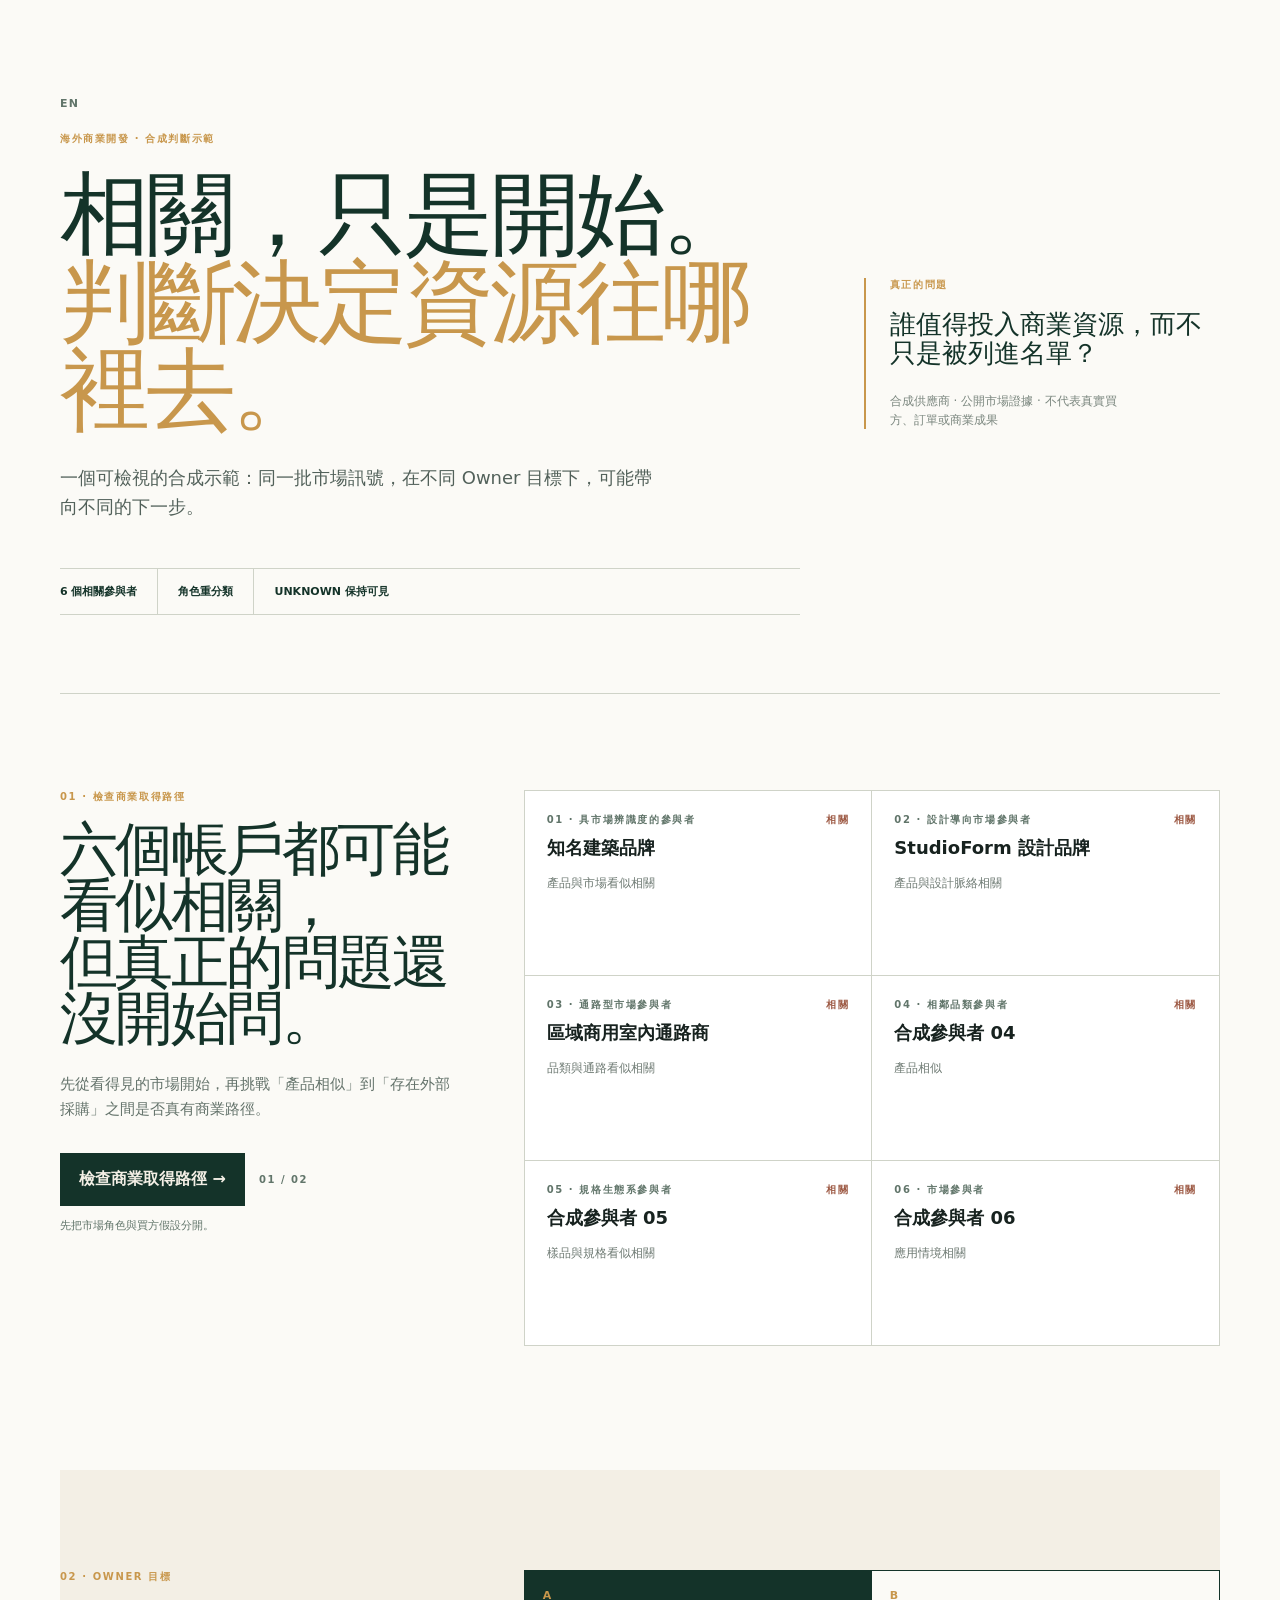
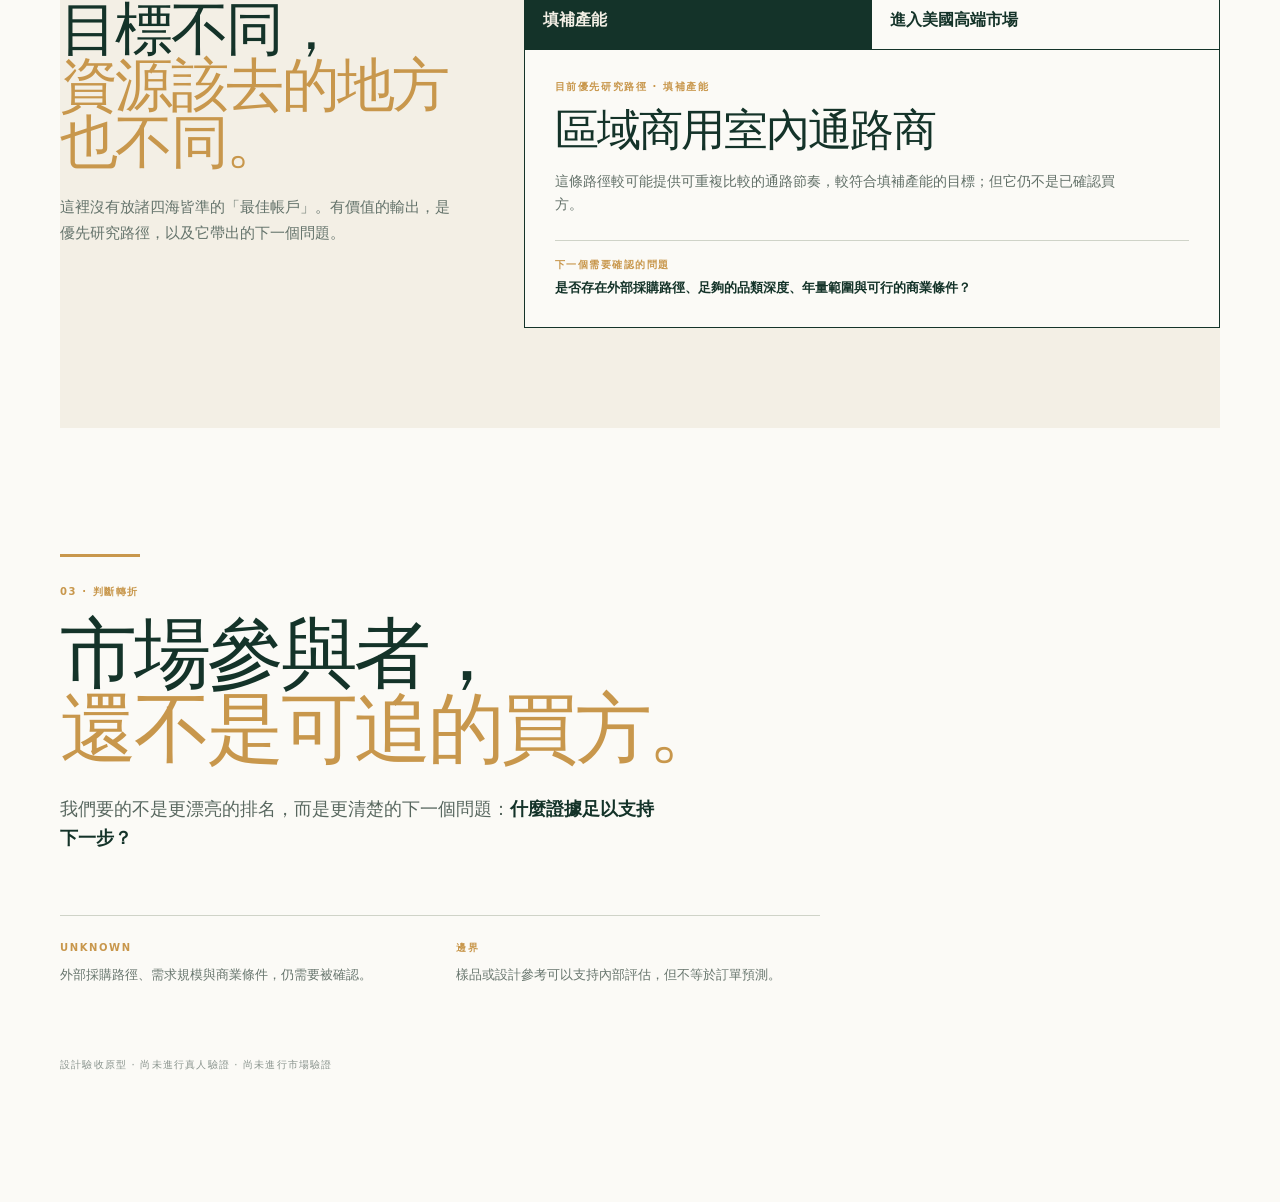
==== index-zh.html @ 03d0aeea "feat: publish GBD judgment reveal prototype" ====
<!doctype html>
<html lang="zh-Hant">
  <head>
    <meta charset="UTF-8" />
    <meta name="viewport" content="width=device-width, initial-scale=1" />
    <meta name="description" content="海外商業開發中，商業判斷如何把市場相關性收斂為下一步的合成示範。" />
    <title>海外商業開發判斷揭露 · Paul's Tradecraft</title>
    <link rel="stylesheet" href="./styles.css" />
  </head>
  <body>
    <main>
      <section class="hero shell">
        <div class="hero-copy">
          <a class="language-link" href="./index.html" lang="en">EN</a>
          <p class="eyebrow">海外商業開發 · 合成判斷示範</p>
          <h1>相關，只是開始。<br /><em>判斷決定資源往哪裡去。</em></h1>
          <p class="lede">一個可檢視的合成示範：同一批市場訊號，在不同 Owner 目標下，可能帶向不同的下一步。</p>
          <div class="proof-strip" aria-label="原型邊界">
            <span>6 個相關參與者</span><span>角色重分類</span><span>UNKNOWN 保持可見</span>
          </div>
        </div>
        <div class="hero-note">
          <p class="note-label">真正的問題</p>
          <p>誰值得投入商業資源，而不只是被列進名單？</p>
          <p class="note-small">合成供應商 · 公開市場證據 · 不代表真實買方、訂單或商業成果</p>
        </div>
      </section>

      <section class="reveal-section shell" aria-labelledby="reveal-title">
        <div class="section-intro">
          <p class="eyebrow">01 · 檢查商業取得路徑</p>
          <h2 id="reveal-title">六個帳戶都可能看似相關，<br /><span>但真正的問題還沒開始問。</span></h2>
          <p>先從看得見的市場開始，再挑戰「產品相似」到「存在外部採購」之間是否真有商業路徑。</p>
          <div class="action-row">
            <button class="primary-action" id="revealButton" type="button">檢查商業取得路徑 <span aria-hidden="true">→</span></button>
            <span class="stage-count" id="stageCount">01 / 02</span>
          </div>
          <p class="action-hint" id="actionHint">先把市場角色與買方假設分開。</p>
        </div>
        <div class="participant-grid" id="participantGrid" aria-live="polite"></div>
      </section>

      <section class="objective-section shell" aria-labelledby="objective-title">
        <div class="objective-heading">
          <p class="eyebrow">02 · OWNER 目標</p>
          <h2 id="objective-title">目標不同，<br /><em>資源該去的地方也不同。</em></h2>
          <p>這裡沒有放諸四海皆準的「最佳帳戶」。有價值的輸出，是優先研究路徑，以及它帶出的下一個問題。</p>
        </div>
        <div class="objective-panel">
          <div class="objective-tabs" role="group" aria-label="Owner 目標">
            <button class="objective-tab is-active" data-objective="capacity" type="button" aria-pressed="true"><span>A</span> 填補產能</button>
            <button class="objective-tab" data-objective="premium" type="button" aria-pressed="false"><span>B</span> 進入美國高端市場</button>
          </div>
          <div class="priority-result" id="priorityResult"></div>
        </div>
      </section>

      <section class="closing-section shell" aria-labelledby="closing-title">
        <div class="closing-rule"></div>
        <p class="eyebrow">03 · 判斷轉折</p>
        <h2 id="closing-title">市場參與者，<br /><em>還不是可追的買方。</em></h2>
        <p class="closing-copy">我們要的不是更漂亮的排名，而是更清楚的下一個問題：<strong>什麼證據足以支持下一步？</strong></p>
        <div class="boundary-grid">
          <div><span>UNKNOWN</span><p>外部採購路徑、需求規模與商業條件，仍需要被確認。</p></div>
          <div><span>邊界</span><p>樣品或設計參考可以支持內部評估，但不等於訂單預測。</p></div>
        </div>
        <p class="disclosure">設計驗收原型 · 尚未進行真人驗證 · 尚未進行市場驗證</p>
      </section>
    </main>
    <script src="./app.js" defer></script>
  </body>
</html>
---- styles.css ----
:root { --pine:#143329; --ink:#17221f; --bone:#f3efe5; --paper:#fbfaf6; --line:#cfd3c8; --gold:#c8974c; --rust:#9e5b46; --moss:#61756a; }
* { box-sizing:border-box; }
html { scroll-behavior:smooth; }
body { margin:0; background:var(--paper); color:var(--ink); font-family: Inter, ui-sans-serif, system-ui, -apple-system, "Segoe UI", sans-serif; }
button { font:inherit; }
.shell { width:min(1160px, calc(100% - 40px)); margin:0 auto; }
.hero { min-height:620px; display:grid; grid-template-columns:minmax(0,1.35fr) minmax(260px,.65fr); align-items:end; gap:64px; padding:92px 0 78px; }
.hero-copy { max-width:760px; }
.language-link { display:inline-block; margin-bottom:22px; color:var(--moss); font-size:11px; font-weight:800; letter-spacing:.12em; text-decoration:none; }
.language-link:hover, .language-link:focus-visible { color:var(--gold); }
.eyebrow, .note-label, .participant-role, .state, .boundary-grid span { margin:0; font-size:10px; font-weight:800; letter-spacing:.16em; text-transform:uppercase; }
.eyebrow { color:var(--gold); }
h1,h2 { margin:0; font-family: Georgia, "Times New Roman", serif; font-weight:400; letter-spacing:-.045em; line-height:.98; }
h1 { margin-top:25px; max-width:850px; font-size:clamp(3rem, 7vw, 6.7rem); color:var(--pine); }
h1 em,h2 em { color:var(--gold); font-style:normal; }
.lede { max-width:600px; margin:30px 0 0; font-size:18px; line-height:1.6; color:#52615a; }
.proof-strip { display:flex; flex-wrap:wrap; gap:0; margin-top:46px; border-top:1px solid var(--line); border-bottom:1px solid var(--line); }
.proof-strip span { padding:15px 20px 15px 0; margin-right:20px; border-right:1px solid var(--line); font-size:11px; font-weight:700; color:var(--pine); }
.proof-strip span:last-child { border:0; }
.hero-note { align-self:center; border-left:2px solid var(--gold); padding-left:24px; }
.note-label { color:var(--gold); }
.hero-note > p:nth-child(2) { margin:18px 0 24px; font:400 26px/1.13 Georgia, serif; color:var(--pine); }
.note-small { max-width:235px; margin:0; color:#7a867e; font-size:12px; line-height:1.55; }
.reveal-section { padding:96px 0 124px; border-top:1px solid var(--line); display:grid; grid-template-columns:.72fr 1.28fr; gap:72px; }
h2 { font-size:clamp(2.5rem, 4.5vw, 4.6rem); color:var(--pine); }
.section-intro h2, .objective-heading h2 { margin-top:18px; }
.section-intro > p:not(.eyebrow):not(.action-hint), .objective-heading > p:not(.eyebrow) { margin:24px 0 0; color:#64736b; font-size:15px; line-height:1.7; }
.action-row { display:flex; align-items:center; gap:14px; margin-top:30px; }
.primary-action { padding:15px 18px; border:1px solid var(--pine); background:var(--pine); color:var(--bone); cursor:pointer; text-align:left; font-weight:750; transition:background .2s, color .2s; }
.primary-action:hover, .primary-action:focus-visible { background:var(--gold); border-color:var(--gold); color:var(--pine); }
.stage-count { color:var(--moss); font-size:10px; font-weight:800; letter-spacing:.15em; }
.action-hint { margin-top:12px; color:var(--moss); font-size:11px; line-height:1.5; }
.participant-grid { display:grid; grid-template-columns:repeat(2, 1fr); gap:0; border-top:1px solid var(--line); border-left:1px solid var(--line); align-self:start; }
.participant { min-height:185px; padding:22px; border-right:1px solid var(--line); border-bottom:1px solid var(--line); background:#fff; transition:background .35s, color .35s, transform .35s; }
.participant.is-reclassified { background:var(--pine); color:var(--bone); }
.participant.is-hold { background:#f3eae2; color:var(--ink); }
.participant-top { display:flex; justify-content:space-between; gap:12px; align-items:start; }
.participant h3 { margin:10px 0 0; font-size:18px; line-height:1.2; }
.participant-role { color:var(--moss); }
.is-reclassified .participant-role { color:#e8be77; }
.participant p { margin:15px 0 0; font-size:12px; line-height:1.55; color:#6e7a73; }
.is-reclassified p { color:#d4ded8; }
.state { color:var(--rust); }
.participant .reveal-detail { opacity:0; max-height:0; overflow:hidden; transform:translateY(5px); transition:opacity .35s, max-height .35s, transform .35s; }
.participant.is-reclassified .reveal-detail, .participant.is-hold .reveal-detail { opacity:1; max-height:80px; transform:none; }
.objective-section { padding:100px 0; background:var(--bone); display:grid; grid-template-columns:.72fr 1.28fr; gap:72px; }
.objective-panel { border:1px solid var(--pine); background:var(--paper); }
.objective-tabs { display:grid; grid-template-columns:1fr 1fr; border-bottom:1px solid var(--pine); }
.objective-tab { min-height:78px; padding:14px 18px; border:0; border-right:1px solid var(--pine); background:transparent; color:var(--pine); cursor:pointer; text-align:left; font-weight:750; }
.objective-tab:last-child { border-right:0; }
.objective-tab span { display:block; margin-bottom:8px; color:var(--gold); font-size:11px; letter-spacing:.12em; }
.objective-tab.is-active { background:var(--pine); color:var(--bone); }
.priority-result { min-height:265px; padding:30px; }
.result-label { color:var(--gold); font-size:10px; font-weight:800; letter-spacing:.16em; text-transform:uppercase; }
.priority-result h3 { margin:15px 0 0; color:var(--pine); font:400 clamp(2rem,3.4vw,3.5rem)/.98 Georgia, serif; letter-spacing:-.04em; }
.priority-result p { max-width:560px; margin:18px 0 0; color:#627068; font-size:14px; line-height:1.65; }
.next-question { margin-top:24px; padding-top:17px; border-top:1px solid var(--line); color:var(--pine); font-size:13px; font-weight:700; }
.next-question span { display:block; margin-bottom:7px; color:var(--gold); font-size:10px; letter-spacing:.15em; text-transform:uppercase; }
.closing-section { padding:126px 0 130px; }
.closing-rule { width:80px; height:3px; margin-bottom:28px; background:var(--gold); }
.closing-section h2 { max-width:700px; margin-top:18px; font-size:clamp(3rem, 6vw, 6rem); }
.closing-copy { max-width:600px; margin:28px 0 0; color:#58675f; font-size:18px; line-height:1.6; }
.closing-copy strong { color:var(--pine); }
.boundary-grid { display:grid; grid-template-columns:1fr 1fr; gap:32px; max-width:760px; margin-top:62px; padding-top:20px; border-top:1px solid var(--line); }
.boundary-grid span { color:var(--gold); }
.boundary-grid p { margin:10px 0 0; color:#68766e; font-size:13px; line-height:1.6; }
.disclosure { margin:72px 0 0; color:#8a948e; font-size:10px; letter-spacing:.12em; text-transform:uppercase; }
@media (max-width: 760px) { .shell { width:min(100% - 28px, 600px); } .hero { min-height:auto; display:block; padding:64px 0 72px; } h1 { font-size:clamp(3rem, 15vw, 5rem); } .lede { font-size:16px; } .proof-strip { display:block; margin-top:34px; } .proof-strip span { display:block; padding:12px 0; margin:0; border-right:0; border-bottom:1px solid var(--line); } .hero-note { margin-top:54px; } .reveal-section, .objective-section { display:block; padding:70px 0 76px; } .reveal-section .section-intro, .objective-heading { margin-bottom:42px; } .participant-grid { grid-template-columns:1fr; } .participant { min-height:156px; } .action-row { align-items:stretch; flex-direction:column; gap:10px; } .stage-count { line-height:1.5; } .objective-tabs { grid-template-columns:1fr; } .objective-tab { border-right:0; border-bottom:1px solid var(--pine); } .objective-tab:last-child { border-bottom:0; } .priority-result { min-height:290px; padding:24px; } .boundary-grid { grid-template-columns:1fr; gap:20px; margin-top:46px; } .closing-section { padding:80px 0 90px; } .disclosure { margin-top:54px; line-height:1.6; } }
@media (prefers-reduced-motion: reduce) { *, *::before, *::after { scroll-behavior:auto !important; transition-duration:.01ms !important; animation-duration:.01ms !important; } }
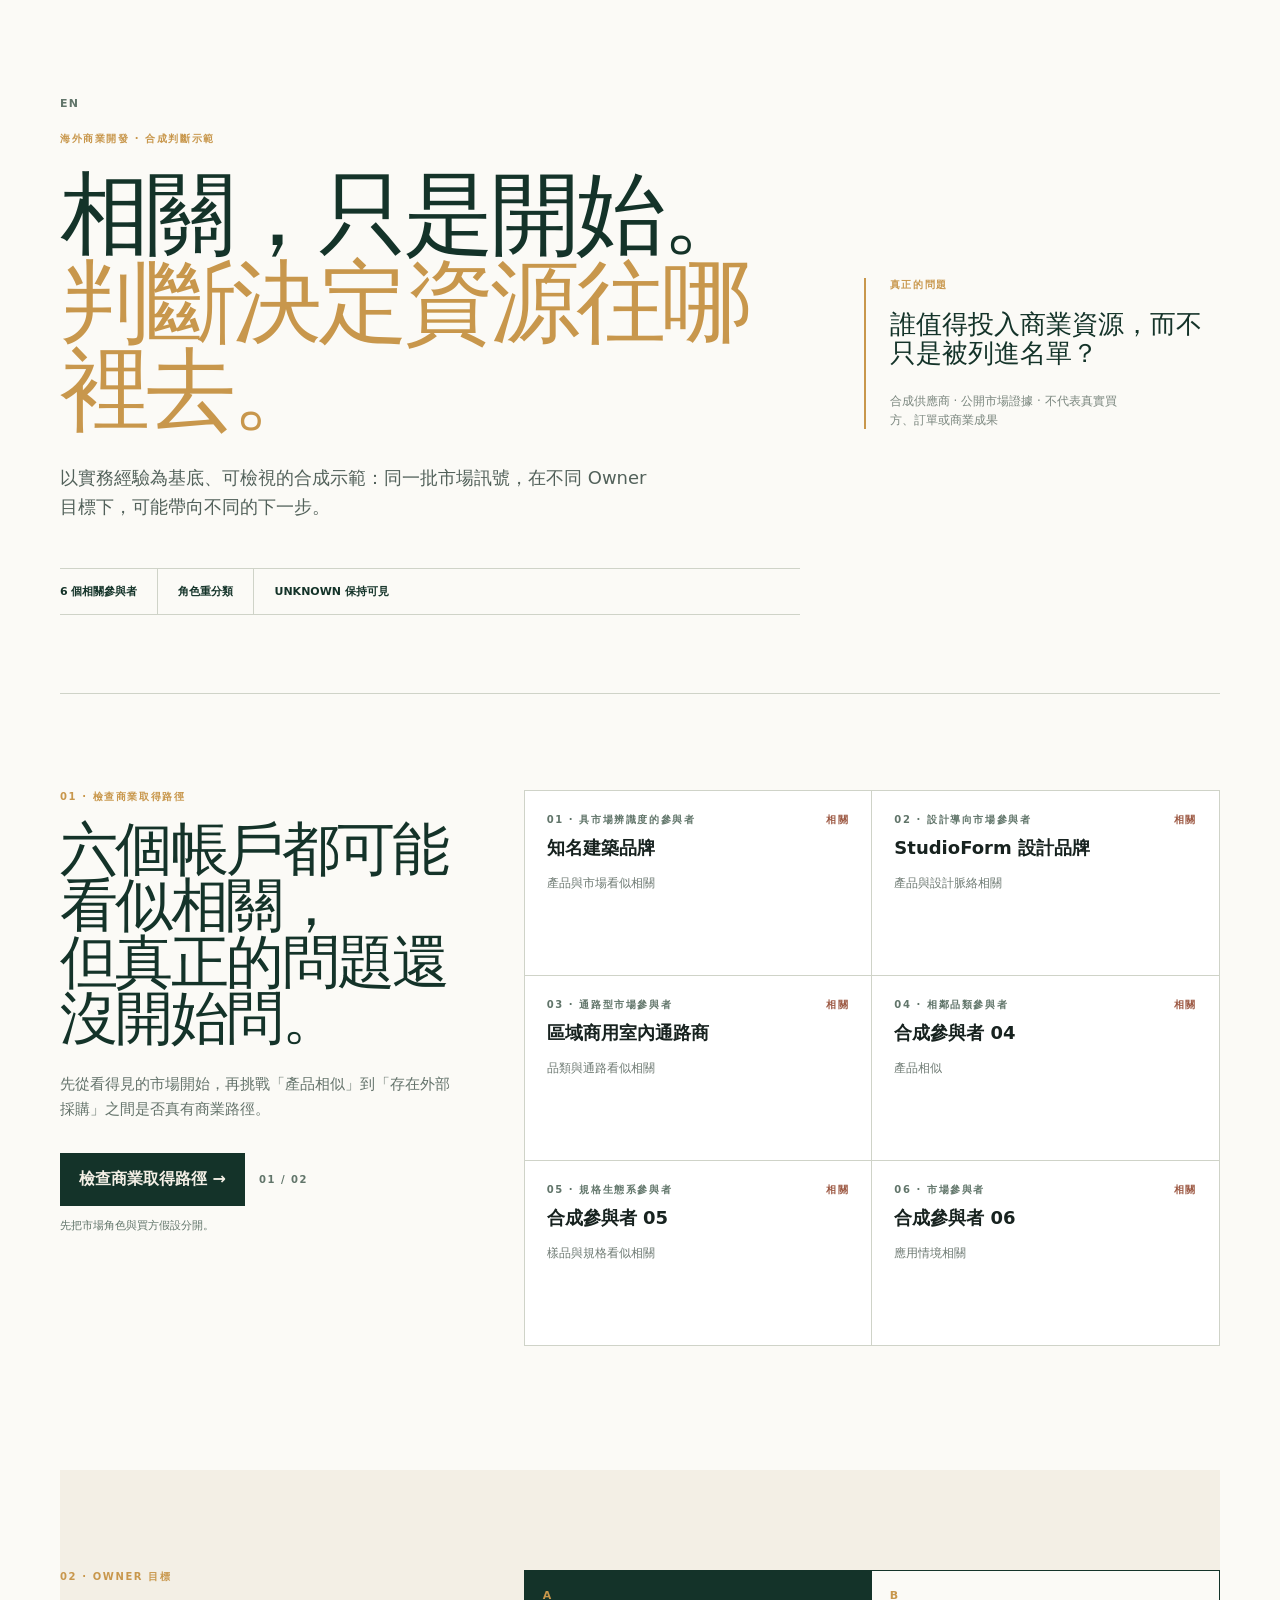
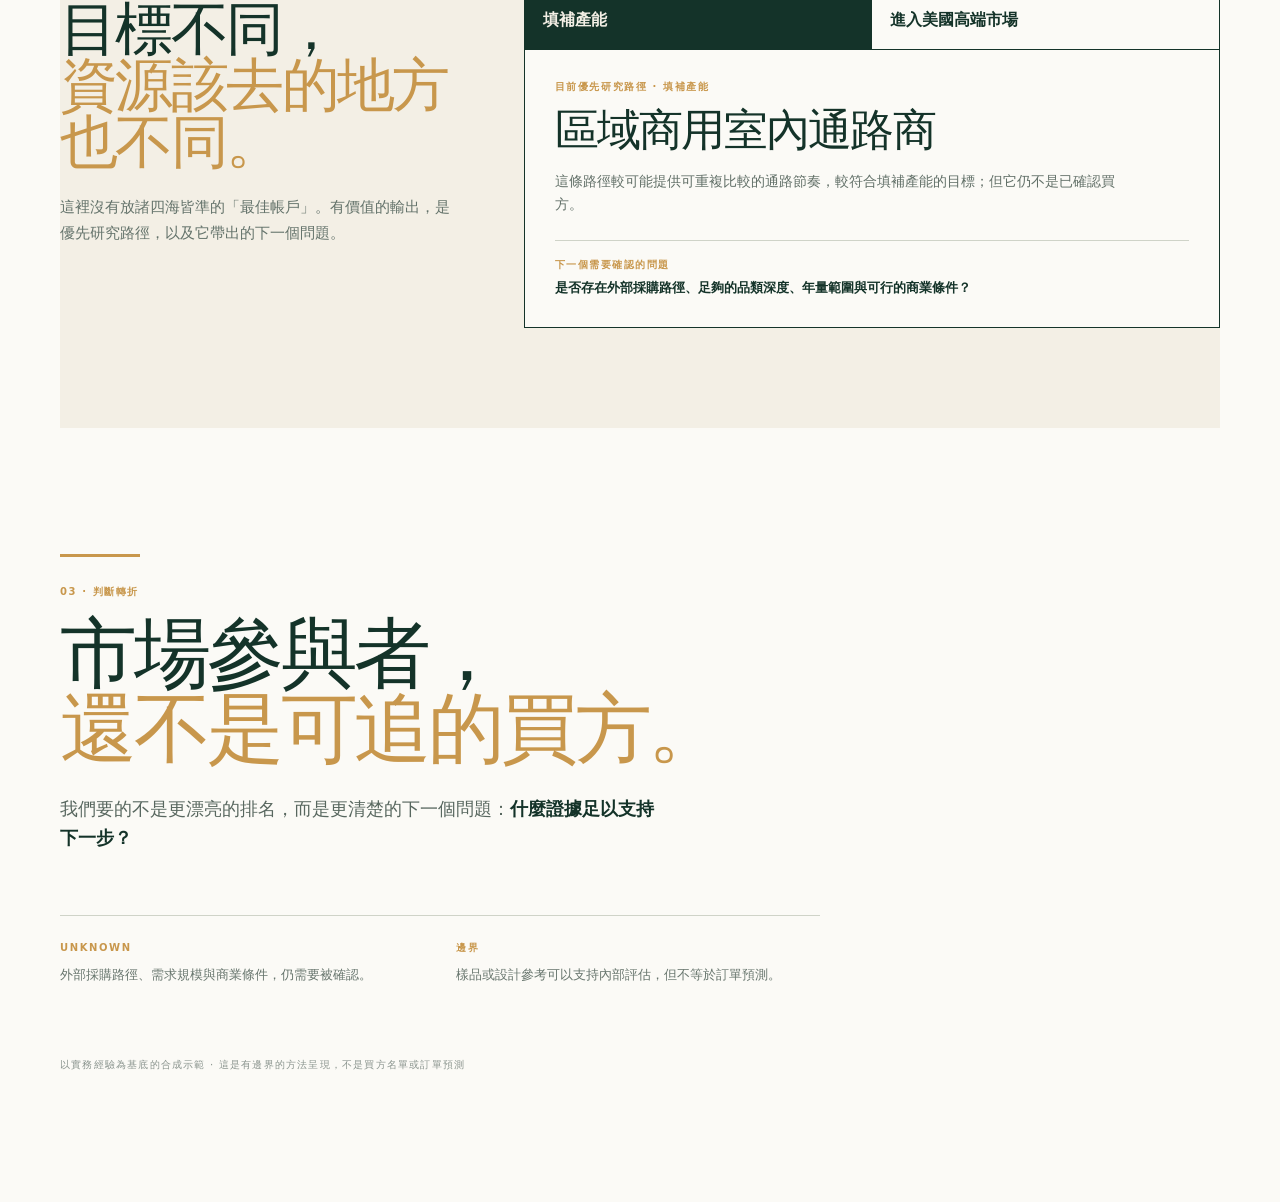
==== commit f78eecc9: "docs: reframe prototype evidence context" ====
--- a/index-zh.html
+++ b/index-zh.html
@@ -14,7 +14,7 @@
           <a class="language-link" href="./index.html" lang="en">EN</a>
           <p class="eyebrow">海外商業開發 · 合成判斷示範</p>
           <h1>相關，只是開始。<br /><em>判斷決定資源往哪裡去。</em></h1>
-          <p class="lede">一個可檢視的合成示範：同一批市場訊號，在不同 Owner 目標下，可能帶向不同的下一步。</p>
+          <p class="lede">以實務經驗為基底、可檢視的合成示範：同一批市場訊號，在不同 Owner 目標下，可能帶向不同的下一步。</p>
           <div class="proof-strip" aria-label="原型邊界">
             <span>6 個相關參與者</span><span>角色重分類</span><span>UNKNOWN 保持可見</span>
           </div>
@@ -64,7 +64,7 @@
           <div><span>UNKNOWN</span><p>外部採購路徑、需求規模與商業條件，仍需要被確認。</p></div>
           <div><span>邊界</span><p>樣品或設計參考可以支持內部評估，但不等於訂單預測。</p></div>
         </div>
-        <p class="disclosure">設計驗收原型 · 尚未進行真人驗證 · 尚未進行市場驗證</p>
+        <p class="disclosure">以實務經驗為基底的合成示範 · 這是有邊界的方法呈現，不是買方名單或訂單預測</p>
       </section>
     </main>
     <script src="./app.js" defer></script>
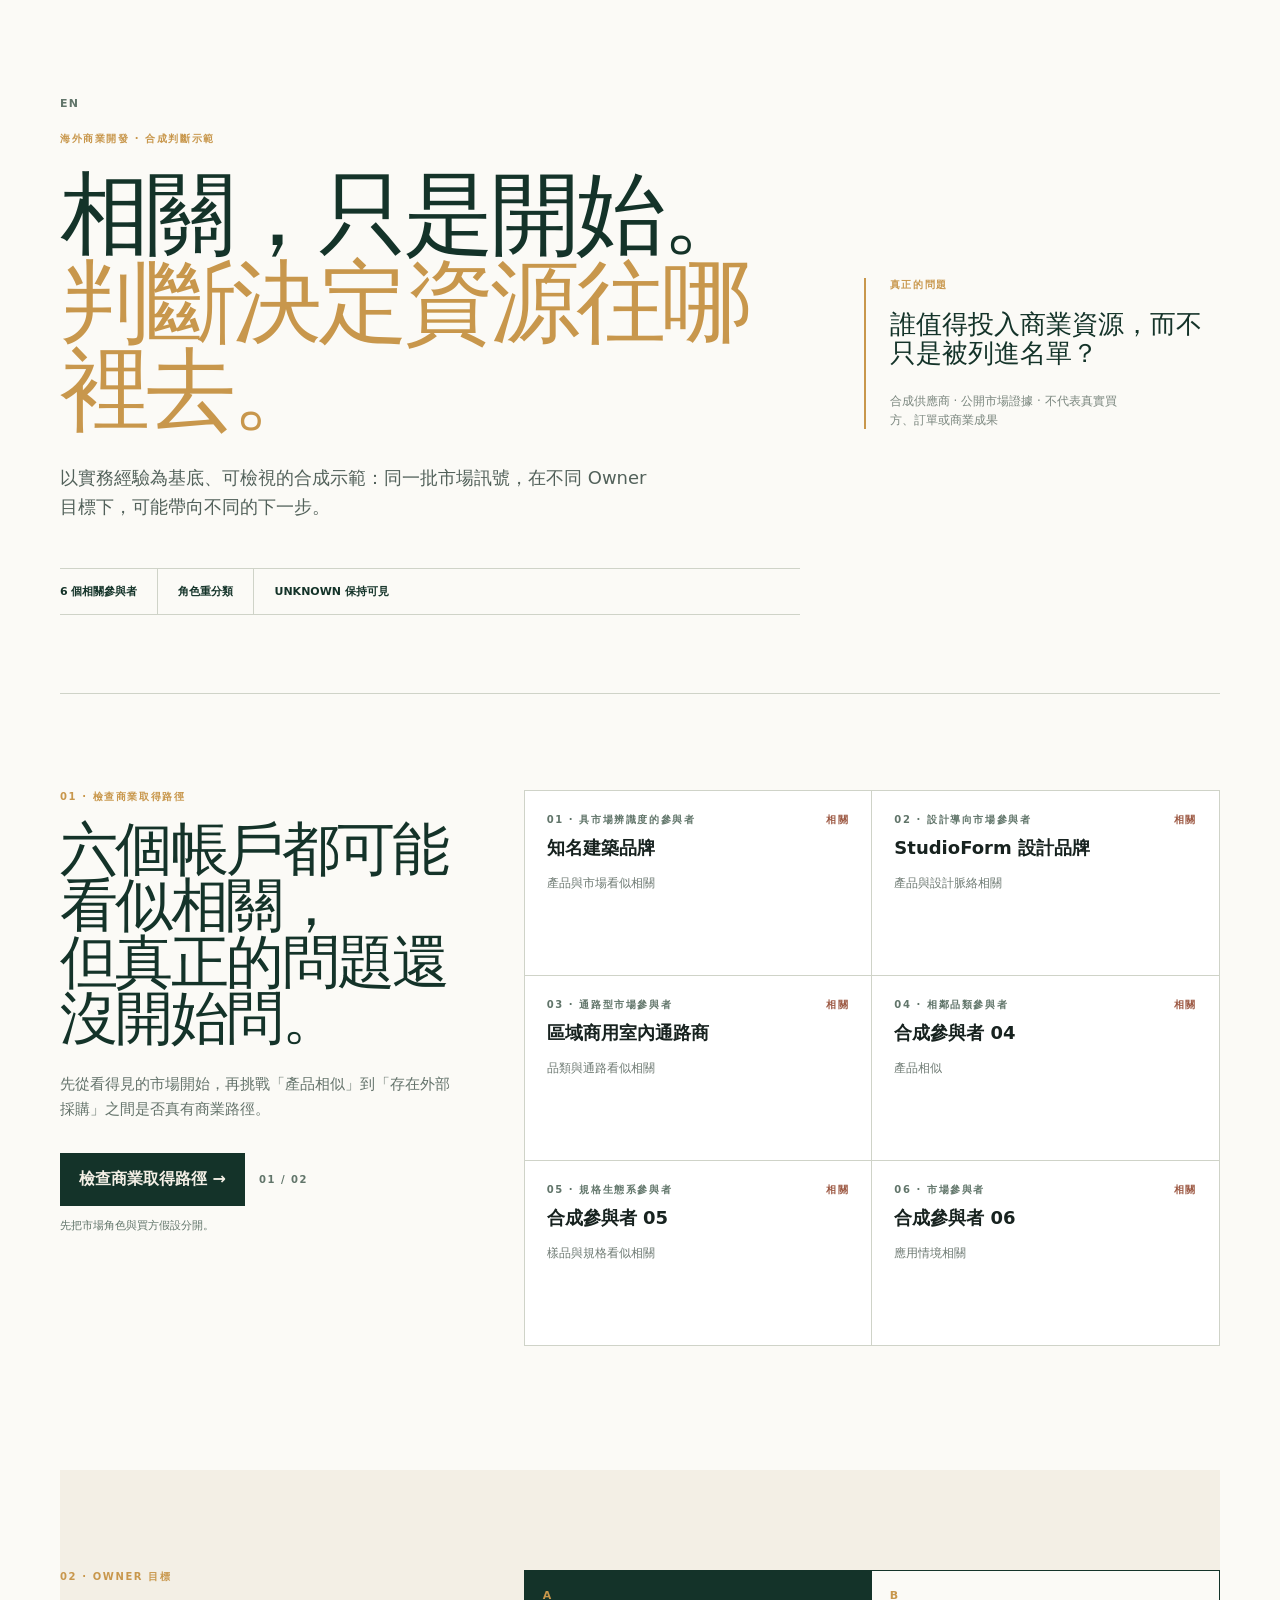
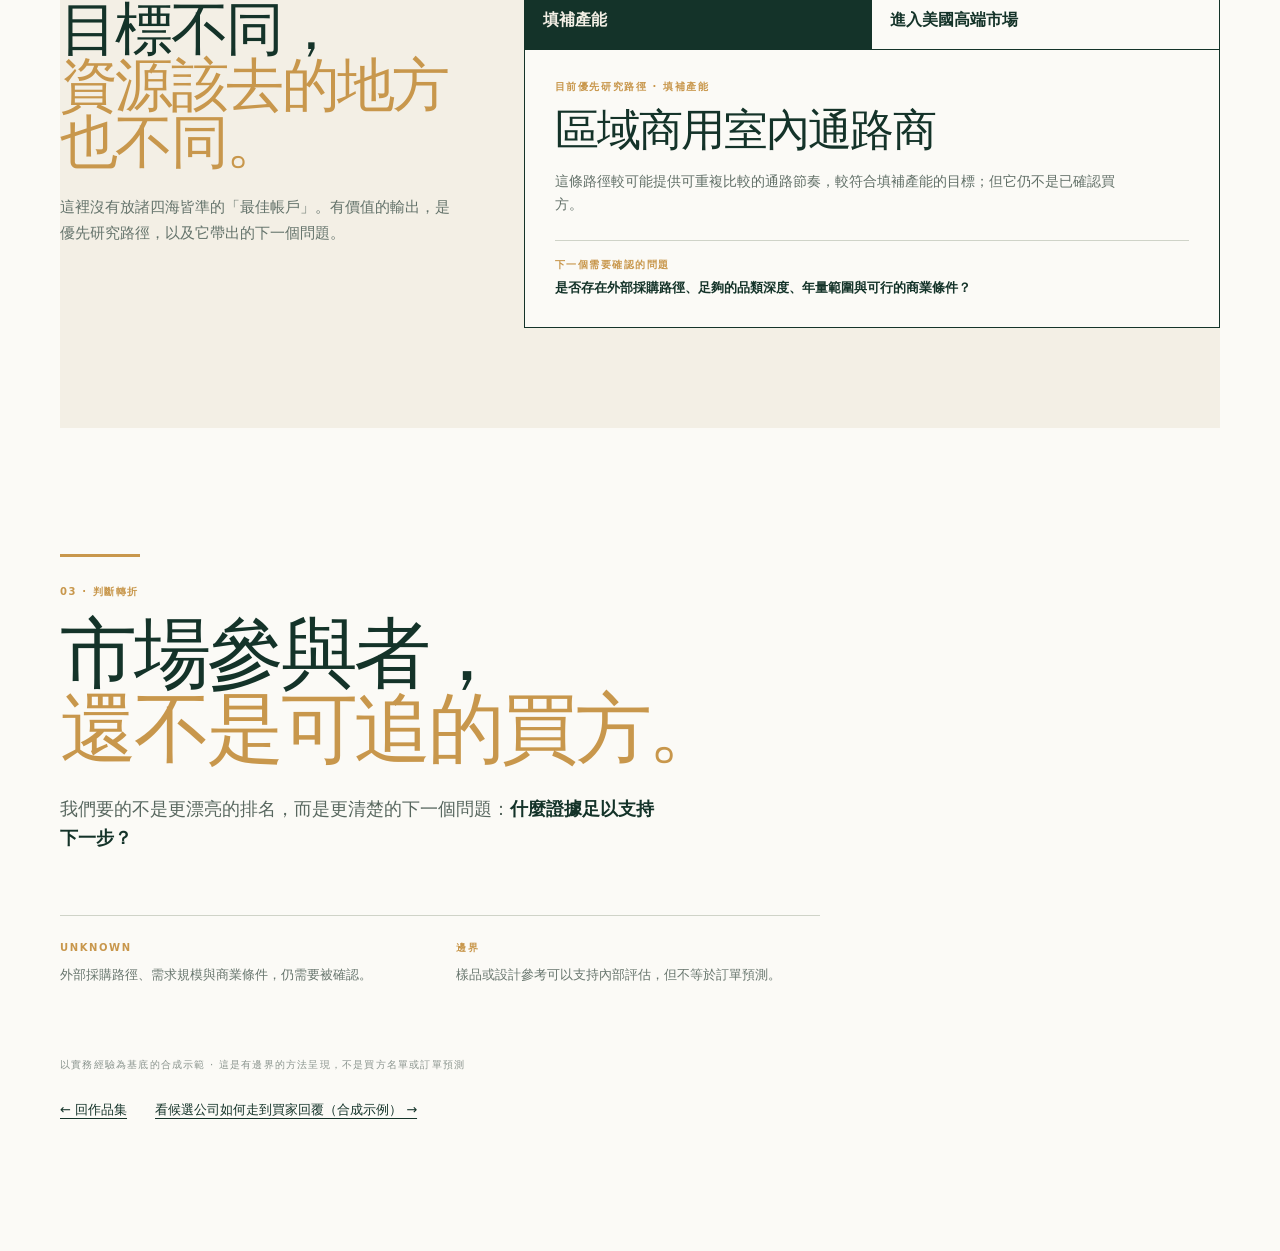
==== commit ab052f2d: "fix: connect GBD demo to buyer reply walkthrough" ====
--- a/index-zh.html
+++ b/index-zh.html
@@ -65,6 +65,10 @@
           <div><span>邊界</span><p>樣品或設計參考可以支持內部評估，但不等於訂單預測。</p></div>
         </div>
         <p class="disclosure">以實務經驗為基底的合成示範 · 這是有邊界的方法呈現，不是買方名單或訂單預測</p>
+        <nav class="journey-links" aria-label="繼續探索">
+          <a href="https://paulstradecraft.com/?lang=zh#global-business-development">← 回作品集</a>
+          <a href="https://paulstradecraft.com/prototype/ai-native-commercial-conversion/?lang=zh">看候選公司如何走到買家回覆（合成示例） →</a>
+        </nav>
       </section>
     </main>
     <script src="./app.js" defer></script>
--- a/styles.css
+++ b/styles.css
@@ -65,5 +65,9 @@
 .boundary-grid span { color:var(--gold); }
 .boundary-grid p { margin:10px 0 0; color:#68766e; font-size:13px; line-height:1.6; }
 .disclosure { margin:72px 0 0; color:#8a948e; font-size:10px; letter-spacing:.12em; text-transform:uppercase; }
+.journey-links { display:flex; flex-wrap:wrap; gap:16px 28px; margin-top:28px; font-size:13px; line-height:1.6; }
+.journey-links a { max-width:100%; color:var(--pine); text-underline-offset:4px; overflow-wrap:anywhere; }
+.journey-links a:hover { text-decoration-thickness:2px; }
+.journey-links a:focus-visible { outline:2px solid var(--pine); outline-offset:5px; }
 @media (max-width: 760px) { .shell { width:min(100% - 28px, 600px); } .hero { min-height:auto; display:block; padding:64px 0 72px; } h1 { font-size:clamp(3rem, 15vw, 5rem); } .lede { font-size:16px; } .proof-strip { display:block; margin-top:34px; } .proof-strip span { display:block; padding:12px 0; margin:0; border-right:0; border-bottom:1px solid var(--line); } .hero-note { margin-top:54px; } .reveal-section, .objective-section { display:block; padding:70px 0 76px; } .reveal-section .section-intro, .objective-heading { margin-bottom:42px; } .participant-grid { grid-template-columns:1fr; } .participant { min-height:156px; } .action-row { align-items:stretch; flex-direction:column; gap:10px; } .stage-count { line-height:1.5; } .objective-tabs { grid-template-columns:1fr; } .objective-tab { border-right:0; border-bottom:1px solid var(--pine); } .objective-tab:last-child { border-bottom:0; } .priority-result { min-height:290px; padding:24px; } .boundary-grid { grid-template-columns:1fr; gap:20px; margin-top:46px; } .closing-section { padding:80px 0 90px; } .disclosure { margin-top:54px; line-height:1.6; } }
 @media (prefers-reduced-motion: reduce) { *, *::before, *::after { scroll-behavior:auto !important; transition-duration:.01ms !important; animation-duration:.01ms !important; } }
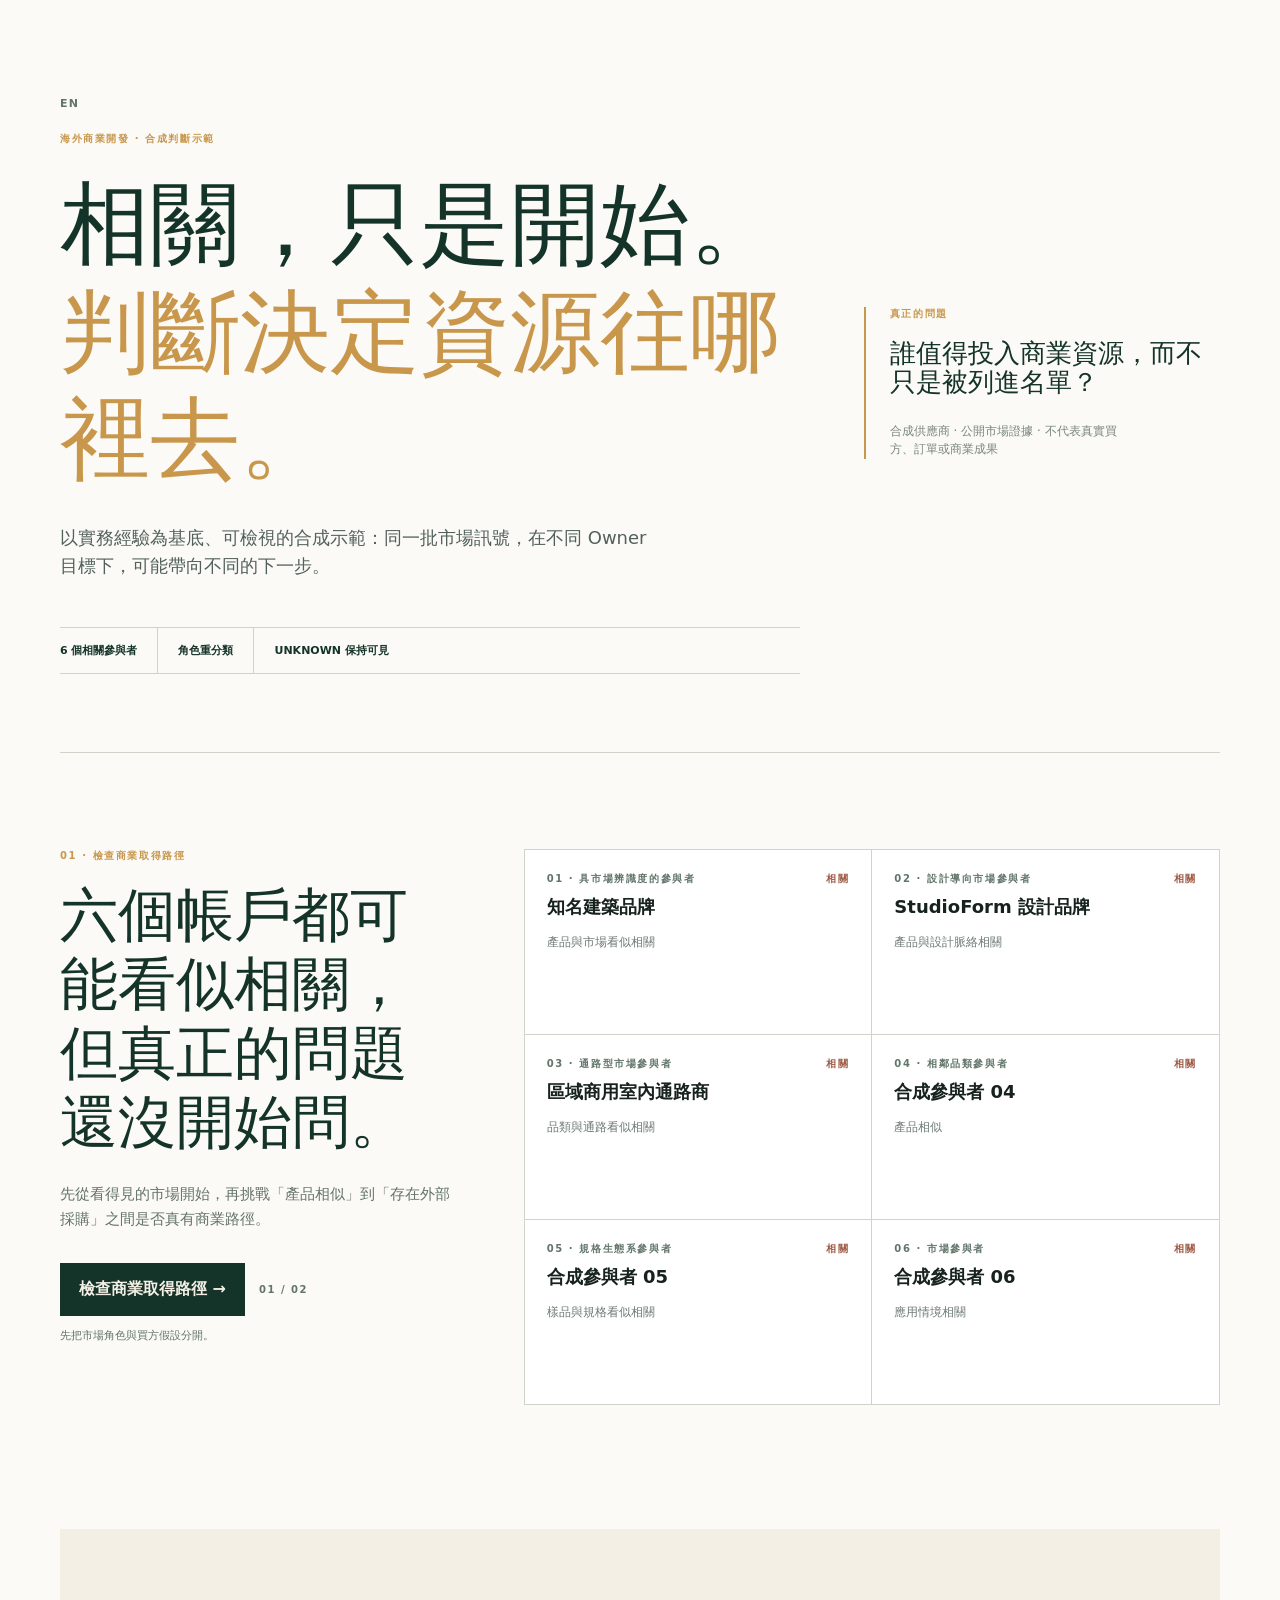
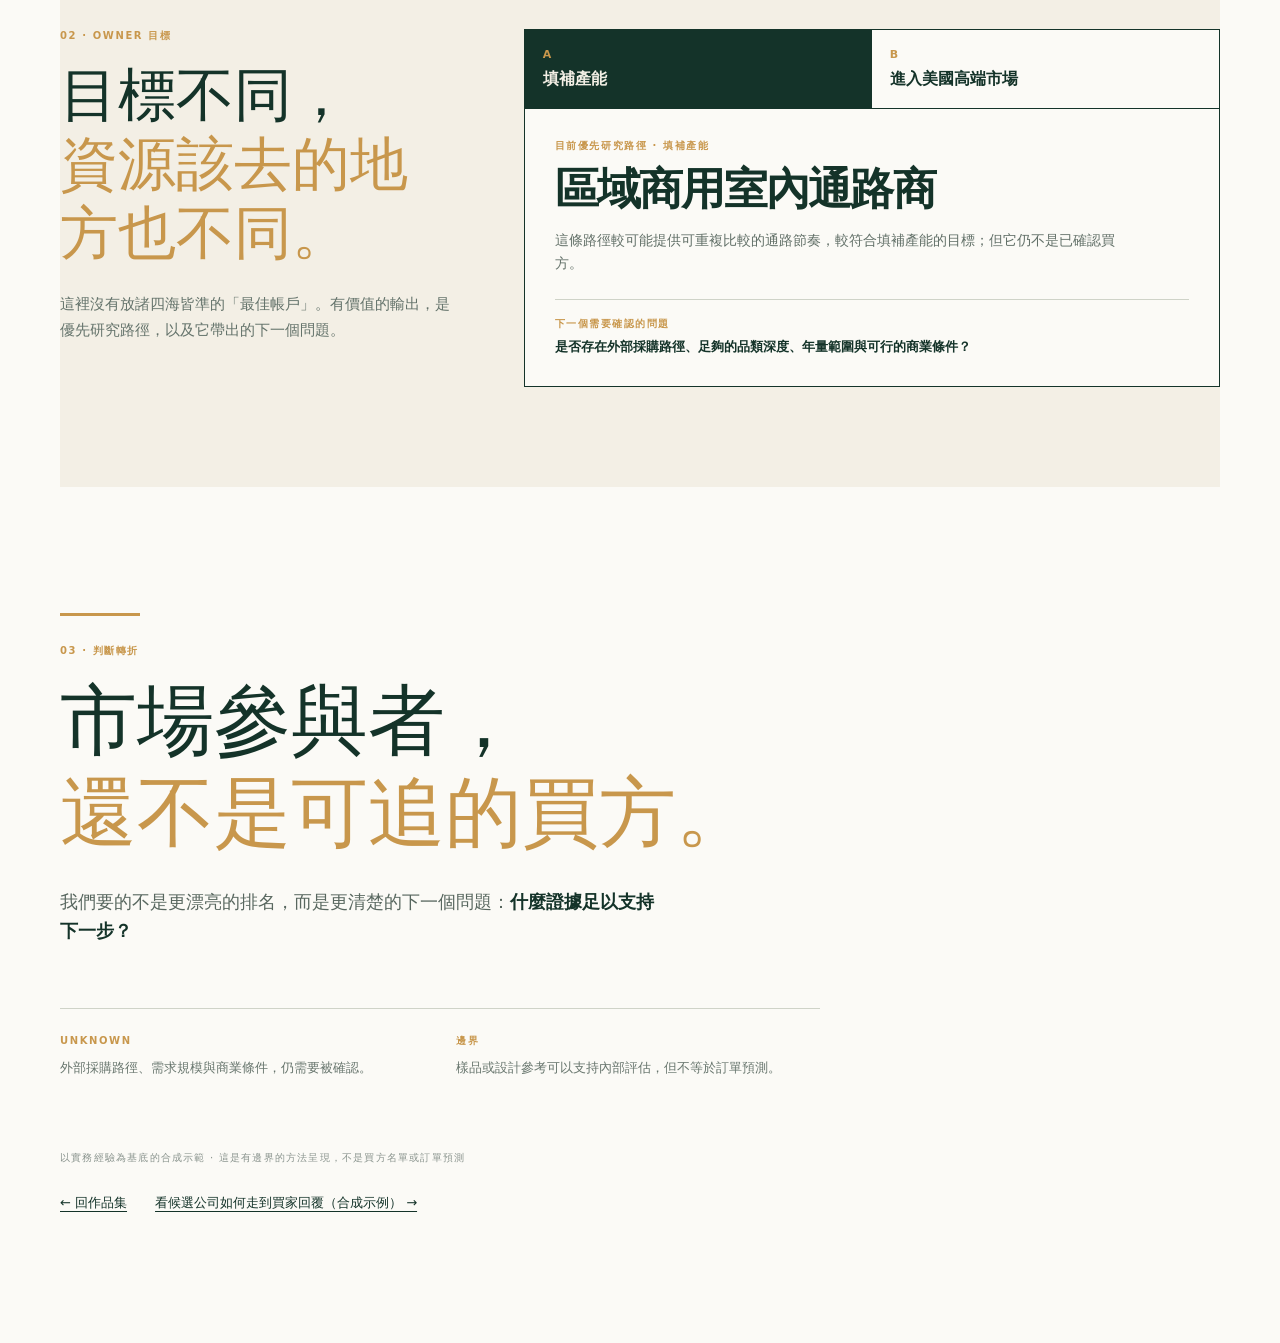
==== commit 68c7448b: "fix: keep Chinese buyer headline together and add favicon" ====
--- a/index-zh.html
+++ b/index-zh.html
@@ -5,6 +5,7 @@
     <meta name="viewport" content="width=device-width, initial-scale=1" />
     <meta name="description" content="海外商業開發中，商業判斷如何把市場相關性收斂為下一步的合成示範。" />
     <title>海外商業開發判斷揭露 · Paul's Tradecraft</title>
+    <link rel="icon" href="./favicon.ico" sizes="64x64" />
     <link rel="stylesheet" href="./styles.css" />
   </head>
   <body>
@@ -58,7 +59,7 @@
       <section class="closing-section shell" aria-labelledby="closing-title">
         <div class="closing-rule"></div>
         <p class="eyebrow">03 · 判斷轉折</p>
-        <h2 id="closing-title">市場參與者，<br /><em>還不是可追的買方。</em></h2>
+        <h2 id="closing-title">市場參與者，<br /><em><span class="zh-phrase">還不是</span><wbr /><span class="zh-phrase">可追的</span><wbr /><span class="zh-phrase">買方。</span></em></h2>
         <p class="closing-copy">我們要的不是更漂亮的排名，而是更清楚的下一個問題：<strong>什麼證據足以支持下一步？</strong></p>
         <div class="boundary-grid">
           <div><span>UNKNOWN</span><p>外部採購路徑、需求規模與商業條件，仍需要被確認。</p></div>
--- a/styles.css
+++ b/styles.css
@@ -69,5 +69,10 @@
 .journey-links a { max-width:100%; color:var(--pine); text-underline-offset:4px; overflow-wrap:anywhere; }
 .journey-links a:hover { text-decoration-thickness:2px; }
 .journey-links a:focus-visible { outline:2px solid var(--pine); outline-offset:5px; }
+/* Keep the approved Chinese copy intact; break between phrases, not inside 買方. */
+:lang(zh-Hant) :is(h1,h2) { letter-spacing:0; line-height:1.2; text-wrap:balance; }
+:lang(zh-Hant) #closing-title { word-break:keep-all; }
+:lang(zh-Hant) .zh-phrase { white-space:nowrap; }
+:lang(zh-Hant) :is(h3,h4,b,strong,button,.language-link,.eyebrow,.note-label,.participant-role,.state,.proof-strip span,.stage-count,.result-label,.next-question,.boundary-grid span) { font-weight:600; }
 @media (max-width: 760px) { .shell { width:min(100% - 28px, 600px); } .hero { min-height:auto; display:block; padding:64px 0 72px; } h1 { font-size:clamp(3rem, 15vw, 5rem); } .lede { font-size:16px; } .proof-strip { display:block; margin-top:34px; } .proof-strip span { display:block; padding:12px 0; margin:0; border-right:0; border-bottom:1px solid var(--line); } .hero-note { margin-top:54px; } .reveal-section, .objective-section { display:block; padding:70px 0 76px; } .reveal-section .section-intro, .objective-heading { margin-bottom:42px; } .participant-grid { grid-template-columns:1fr; } .participant { min-height:156px; } .action-row { align-items:stretch; flex-direction:column; gap:10px; } .stage-count { line-height:1.5; } .objective-tabs { grid-template-columns:1fr; } .objective-tab { border-right:0; border-bottom:1px solid var(--pine); } .objective-tab:last-child { border-bottom:0; } .priority-result { min-height:290px; padding:24px; } .boundary-grid { grid-template-columns:1fr; gap:20px; margin-top:46px; } .closing-section { padding:80px 0 90px; } .disclosure { margin-top:54px; line-height:1.6; } }
 @media (prefers-reduced-motion: reduce) { *, *::before, *::after { scroll-behavior:auto !important; transition-duration:.01ms !important; animation-duration:.01ms !important; } }
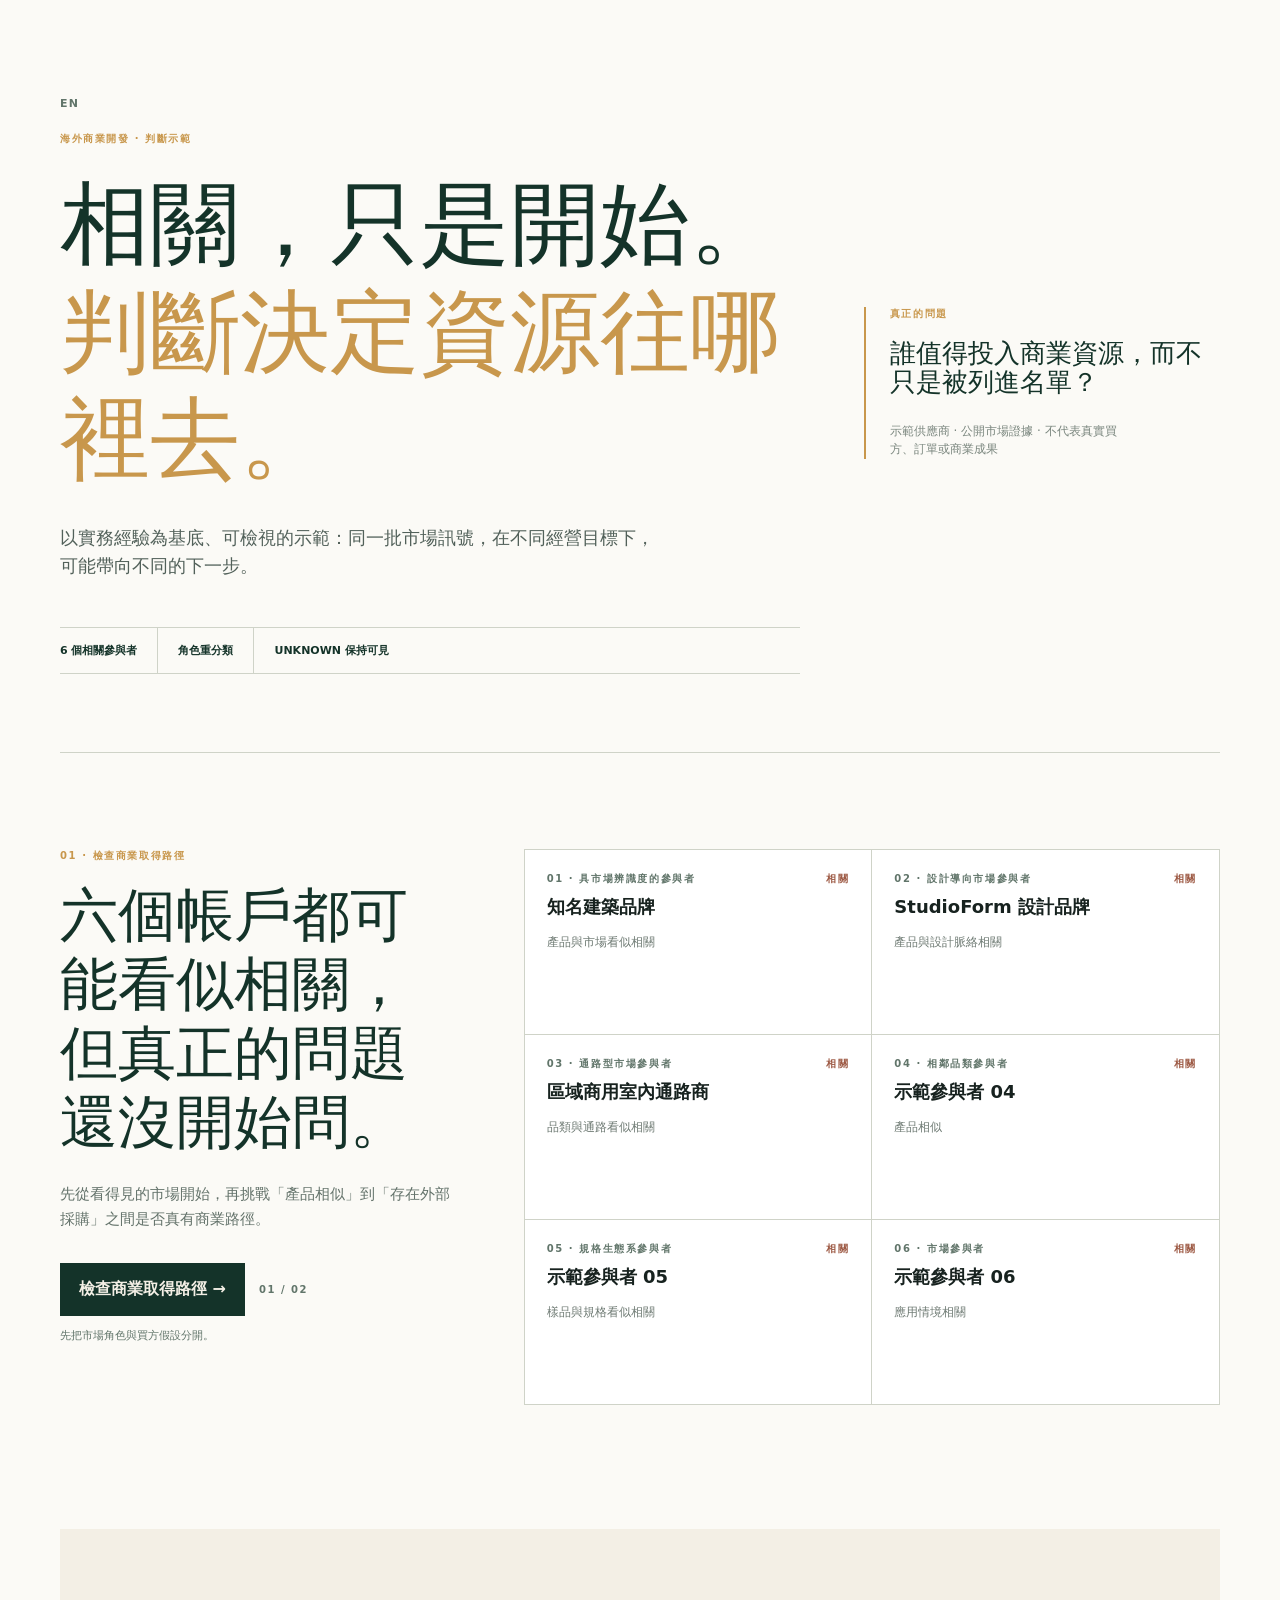
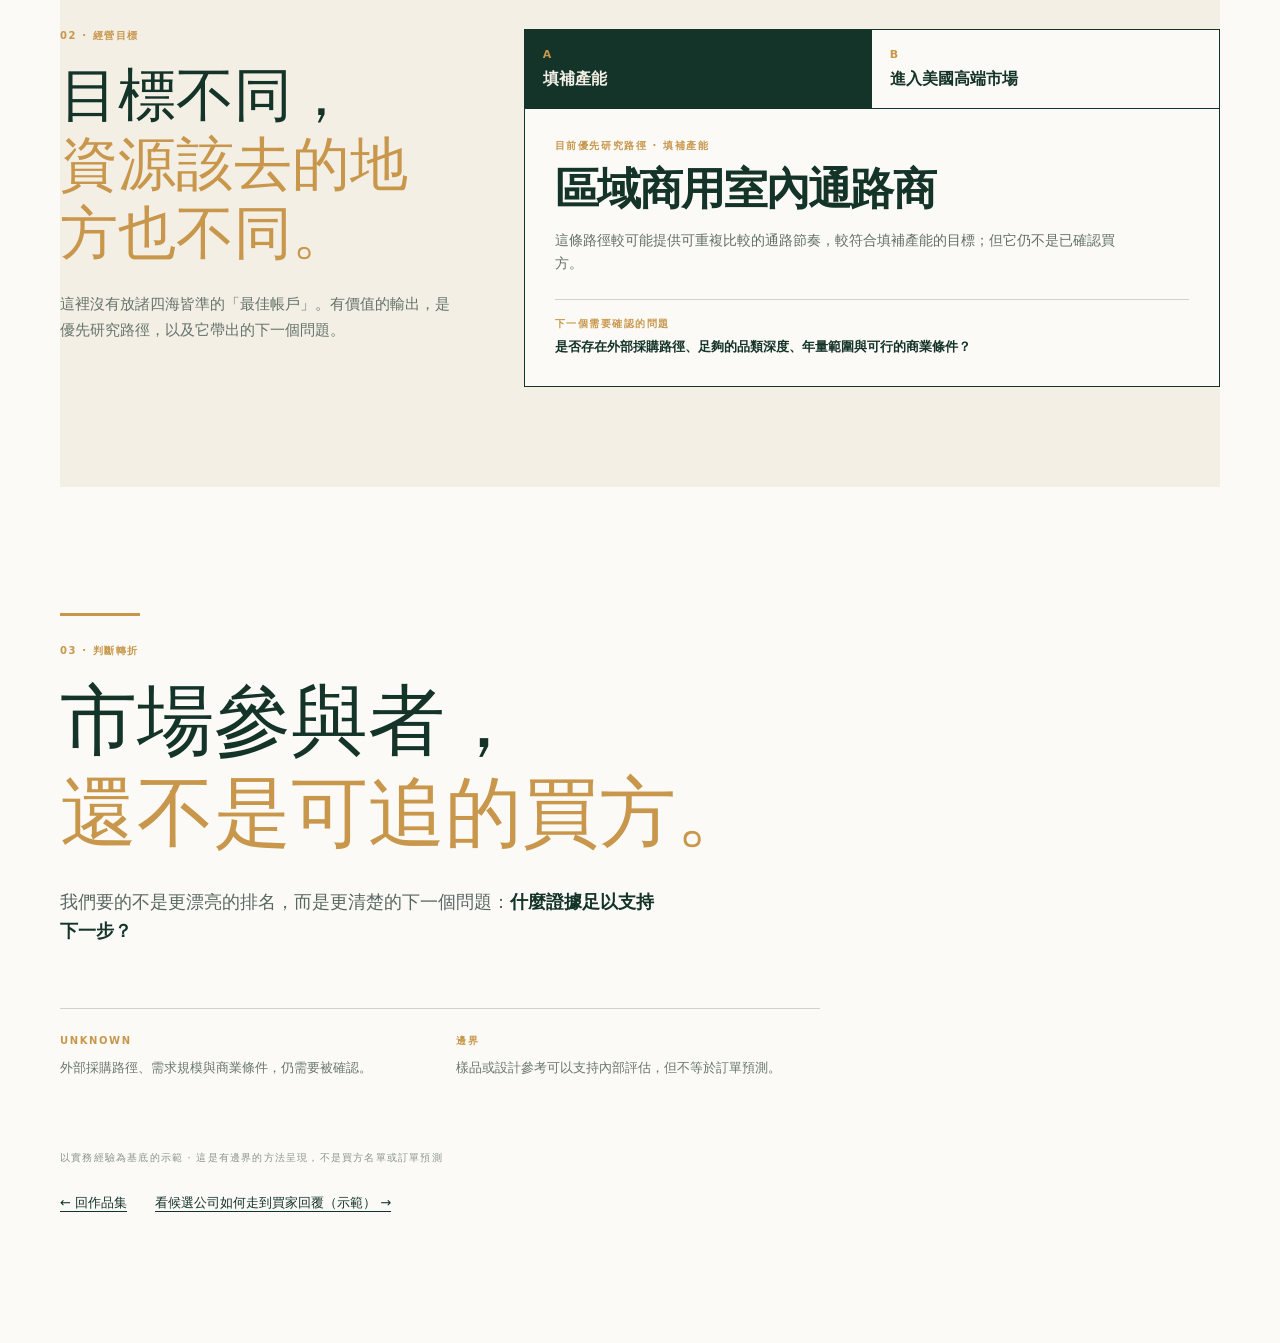
==== commit bc53124b: "Demo/illustrative labels instead of synthetic; business objective instead of Owner objective" ====
--- a/index-zh.html
+++ b/index-zh.html
@@ -3,7 +3,7 @@
   <head>
     <meta charset="UTF-8" />
     <meta name="viewport" content="width=device-width, initial-scale=1" />
-    <meta name="description" content="海外商業開發中，商業判斷如何把市場相關性收斂為下一步的合成示範。" />
+    <meta name="description" content="海外商業開發中，商業判斷如何把市場相關性收斂為下一步的示範。" />
     <title>海外商業開發判斷揭露 · Paul's Tradecraft</title>
     <link rel="icon" href="./favicon.ico" sizes="64x64" />
     <link rel="stylesheet" href="./styles.css" />
@@ -13,9 +13,9 @@
       <section class="hero shell">
         <div class="hero-copy">
           <a class="language-link" href="./index.html" lang="en">EN</a>
-          <p class="eyebrow">海外商業開發 · 合成判斷示範</p>
+          <p class="eyebrow">海外商業開發 · 判斷示範</p>
           <h1>相關，只是開始。<br /><em>判斷決定資源往哪裡去。</em></h1>
-          <p class="lede">以實務經驗為基底、可檢視的合成示範：同一批市場訊號，在不同 Owner 目標下，可能帶向不同的下一步。</p>
+          <p class="lede">以實務經驗為基底、可檢視的示範：同一批市場訊號，在不同經營目標下，可能帶向不同的下一步。</p>
           <div class="proof-strip" aria-label="原型邊界">
             <span>6 個相關參與者</span><span>角色重分類</span><span>UNKNOWN 保持可見</span>
           </div>
@@ -23,7 +23,7 @@
         <div class="hero-note">
           <p class="note-label">真正的問題</p>
           <p>誰值得投入商業資源，而不只是被列進名單？</p>
-          <p class="note-small">合成供應商 · 公開市場證據 · 不代表真實買方、訂單或商業成果</p>
+          <p class="note-small">示範供應商 · 公開市場證據 · 不代表真實買方、訂單或商業成果</p>
         </div>
       </section>
 
@@ -43,12 +43,12 @@
 
       <section class="objective-section shell" aria-labelledby="objective-title">
         <div class="objective-heading">
-          <p class="eyebrow">02 · OWNER 目標</p>
+          <p class="eyebrow">02 · 經營目標</p>
           <h2 id="objective-title">目標不同，<br /><em>資源該去的地方也不同。</em></h2>
           <p>這裡沒有放諸四海皆準的「最佳帳戶」。有價值的輸出，是優先研究路徑，以及它帶出的下一個問題。</p>
         </div>
         <div class="objective-panel">
-          <div class="objective-tabs" role="group" aria-label="Owner 目標">
+          <div class="objective-tabs" role="group" aria-label="經營目標">
             <button class="objective-tab is-active" data-objective="capacity" type="button" aria-pressed="true"><span>A</span> 填補產能</button>
             <button class="objective-tab" data-objective="premium" type="button" aria-pressed="false"><span>B</span> 進入美國高端市場</button>
           </div>
@@ -65,10 +65,10 @@
           <div><span>UNKNOWN</span><p>外部採購路徑、需求規模與商業條件，仍需要被確認。</p></div>
           <div><span>邊界</span><p>樣品或設計參考可以支持內部評估，但不等於訂單預測。</p></div>
         </div>
-        <p class="disclosure">以實務經驗為基底的合成示範 · 這是有邊界的方法呈現，不是買方名單或訂單預測</p>
+        <p class="disclosure">以實務經驗為基底的示範 · 這是有邊界的方法呈現，不是買方名單或訂單預測</p>
         <nav class="journey-links" aria-label="繼續探索">
           <a href="https://paulstradecraft.com/?lang=zh#global-business-development">← 回作品集</a>
-          <a href="https://paulstradecraft.com/prototype/ai-native-commercial-conversion/?lang=zh">看候選公司如何走到買家回覆（合成示例） →</a>
+          <a href="https://paulstradecraft.com/prototype/ai-native-commercial-conversion/?lang=zh">看候選公司如何走到買家回覆（示範） →</a>
         </nav>
       </section>
     </main>
